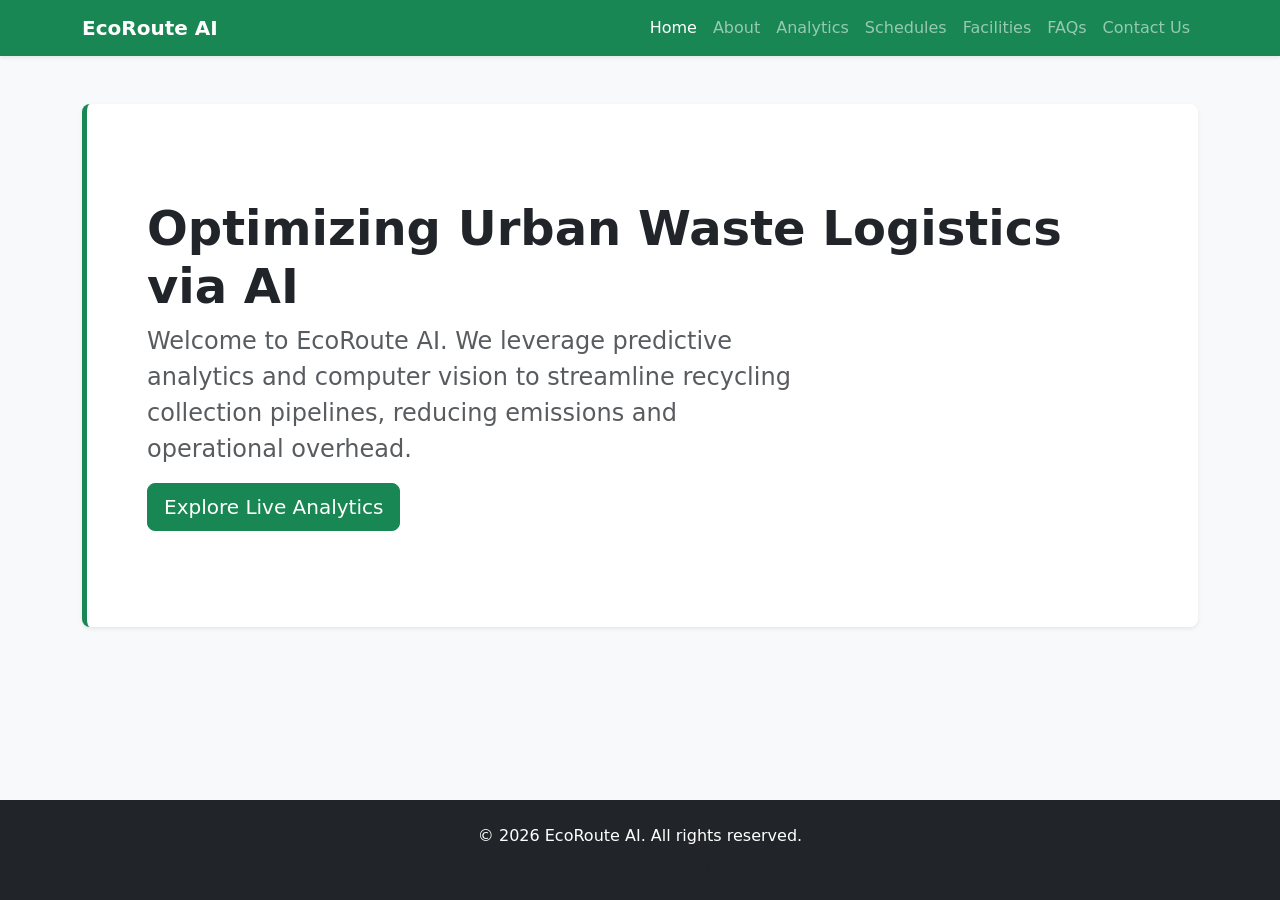
==== index.html @ 6925991d "Added Contact Page" ====
<!DOCTYPE html>
<html lang="en">
<head>
    <meta charset="UTF-8">
    <meta name="viewport" content="width=device-width, initial-scale=1.0">
    <title>EcoRoute AI - Smart Waste Logistics</title>
    <link href="https://cdn.jsdelivr.net/npm/bootstrap@5.3.3/dist/css/bootstrap.min.css" rel="stylesheet">
    <link rel="stylesheet" href="css/style.css">
</head>
<body class="d-flex flex-column min-vh-100 bg-light">

    <nav class="navbar navbar-expand-lg navbar-dark bg-success shadow-sm">
        <div class="container">
            <a class="navbar-brand fw-bold" href="index.html"> EcoRoute AI</a>
            <button class="navbar-brand navbar-toggler" type="button" data-bs-toggle="collapse" data-bs-target="#mainNavbar" aria-controls="mainNavbar" aria-expanded="false" aria-label="Toggle navigation">
                <span class="navbar-toggler-icon"></span>
            </button>
            <div class="collapse navbar-collapse" id="mainNavbar">
                <ul class="navbar-nav ms-auto mb-2 mb-lg-0">
                    <li class="nav-item"><a class="nav-link active" href="index.html">Home</a></li>
                    <li class="nav-item"><a class="nav-link" href="about.html">About</a></li>
                    <li class="nav-item"><a class="nav-link" href="dashboard.html">Analytics</a></li>
                    <li class="nav-item"><a class="nav-link" href="schedule.html">Schedules</a></li>
                    <li class="nav-item"><a class="nav-link" href="gallery.html">Facilities</a></li>
                    <li class="nav-item"><a class="nav-link" href="faq.html">FAQs</a></li>
                    <li class="nav-item"><a class="nav-link" href="contact.html">Contact Us</a></li>
                </ul>
            </div>
        </div>
    </nav>

    <main class="container my-5 flex-grow-1">
        <div class="p-5 mb-4 bg-white rounded-3 shadow-sm border-start border-success border-5">
            <div class="container-fluid py-5">
                <h1 class="display-5 fw-bold text-dark">Optimizing Urban Waste Logistics via AI</h1>
                <p class="col-md-8 fs-4 text-muted">Welcome to EcoRoute AI. We leverage predictive analytics and computer vision to streamline recycling collection pipelines, reducing emissions and operational overhead.</p>
                <button class="btn btn-success btn-lg" type="button">Explore Live Analytics</button>
            </div>
        </div>
    </main>

    <footer class="bg-dark text-white text-center py-4 mt-auto">
        <div class="container">
            <p class="mb-1">&copy; 2026 EcoRoute AI. All rights reserved.</p>
            <small class="text-muted">Developed for Web Application Development Assessment.</small>
        </div>
    </footer>

    <script src="https://cdn.jsdelivr.net/npm/bootstrap@5.3.3/dist/js/bootstrap.bundle.min.js"></script>
    <script src="js/main.js"></script>
</body>
</html>
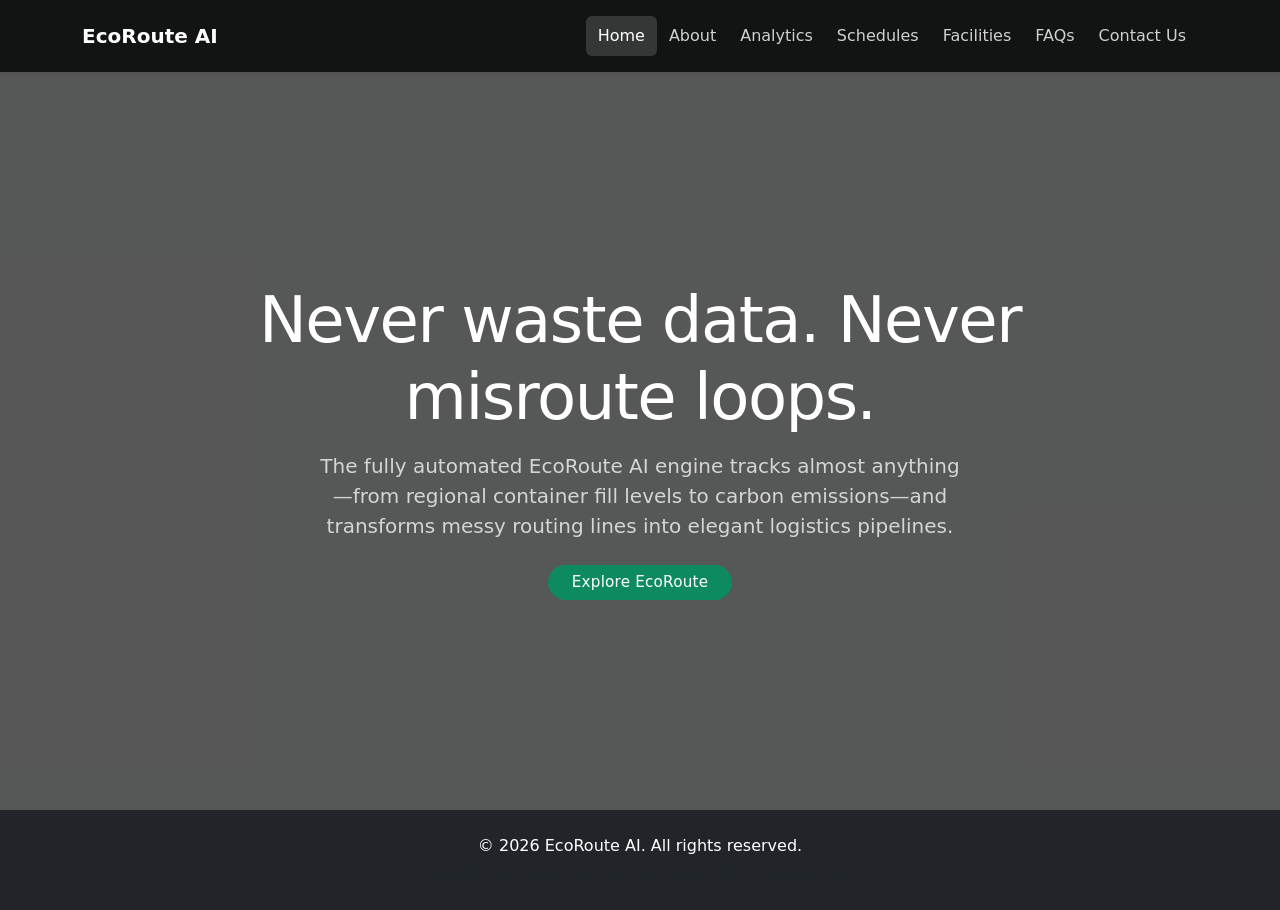
==== commit 51d9f34f: "Added main.js" ====
--- a/index.html
+++ b/index.html
@@ -9,10 +9,10 @@
 </head>
 <body class="d-flex flex-column min-vh-100 bg-light">
 
-    <nav class="navbar navbar-expand-lg navbar-dark bg-success shadow-sm">
+    <nav class="navbar navbar-expand-lg navbar-dark shadow-sm">
         <div class="container">
-            <a class="navbar-brand fw-bold" href="index.html"> EcoRoute AI</a>
-            <button class="navbar-brand navbar-toggler" type="button" data-bs-toggle="collapse" data-bs-target="#mainNavbar" aria-controls="mainNavbar" aria-expanded="false" aria-label="Toggle navigation">
+            <a class="navbar-brand fw-bold" href="index.html">EcoRoute AI</a>
+            <button class="navbar-toggler" type="button" data-bs-toggle="collapse" data-bs-target="#mainNavbar" aria-controls="mainNavbar" aria-expanded="false" aria-label="Toggle navigation">
                 <span class="navbar-toggler-icon"></span>
             </button>
             <div class="collapse navbar-collapse" id="mainNavbar">
@@ -29,12 +29,22 @@
         </div>
     </nav>
 
-    <main class="container my-5 flex-grow-1">
-        <div class="p-5 mb-4 bg-white rounded-3 shadow-sm border-start border-success border-5">
-            <div class="container-fluid py-5">
-                <h1 class="display-5 fw-bold text-dark">Optimizing Urban Waste Logistics via AI</h1>
-                <p class="col-md-8 fs-4 text-muted">Welcome to EcoRoute AI. We leverage predictive analytics and computer vision to streamline recycling collection pipelines, reducing emissions and operational overhead.</p>
-                <button class="btn btn-success btn-lg" type="button">Explore Live Analytics</button>
+    <main class="hero-section d-flex align-items-center justify-content-center text-center flex-grow-1">
+        <div class="hero-overlay"></div>
+        
+        <div class="container hero-content text-white position-relative">
+            <div class="row justify-content-center">
+                <div class="col-lg-10">
+                    <h1 class="display-3 fw-medium mb-3 tracking-tight">Never waste data. Never misroute loops.</h1>
+                    
+                    <p class="mx-auto fs-5 opacity-75 mb-4 max-w-xl">
+                        The fully automated EcoRoute AI engine tracks almost anything—from regional container fill levels to carbon emissions—and transforms messy routing lines into elegant logistics pipelines.
+                    </p>
+                    
+                    <a href="dashboard.html" class="btn btn-emerald rounded-pill px-4 py-2.5 fw-medium text-white transition-all">
+                        Explore EcoRoute
+                    </a>
+                </div>
             </div>
         </div>
     </main>
--- a/css/style.css
+++ b/css/style.css
@@ -0,0 +1,68 @@
+.body {
+    font-family: -apple-system, BlinkMacSystemFont, "Segoe UI", Roboto, sans-serif;
+    overflow-x: hidden;
+}
+.navbar {
+    background-color: #111412 !important; 
+    padding: 1rem 0;
+}
+.navbar-nav .nav-link {
+    font-weight: 500;
+    color: rgba(255, 255, 255, 0.8) !important;
+    padding-left: 0.75rem !important;
+    padding-right: 0.75rem !important;
+    transition: all 0.2s ease-in-out;
+}
+.navbar-nav .nav-link:hover {
+    color: #ffffff !important;
+}
+.navbar-nav .nav-link.active {
+    color: #ffffff !important;
+    background-color: rgba(255, 255, 255, 0.15);
+    border-radius: 6px;
+}
+.hero-section {
+    position: relative;
+    min-height: 82vh;
+    background-size: cover;
+}
+.hero-overlay {
+    position: absolute;
+    top: 0;
+    left: 0;
+    width: 100%;
+    height: 100%;
+    background: rgba(0, 0, 0, 0.65);
+    z-index: 1;
+}
+.hero-content {
+    z-index: 2;
+}
+.tracking-tight {
+    letter-spacing: -1.5px;
+}
+
+.max-w-xl {
+    max-width: 650px;
+}
+.btn-emerald {
+    background-color: #0d8a5f;
+    border: none;
+    font-size: 0.95rem;
+    letter-spacing: 0.2px;
+}
+.btn-emerald:hover {
+    background-color: #0a6b4a;
+    transform: translateY(-1px);
+}
+@media (max-width: 991px) {
+    .navbar-collapse {
+        background-color: #111412;
+        border-radius: 6px;
+        margin-top: 0.5rem;
+        padding: 0.75rem;
+    }
+    .navbar-nav .nav-link {
+        padding: 0.6rem 1rem !important;
+    }
+}
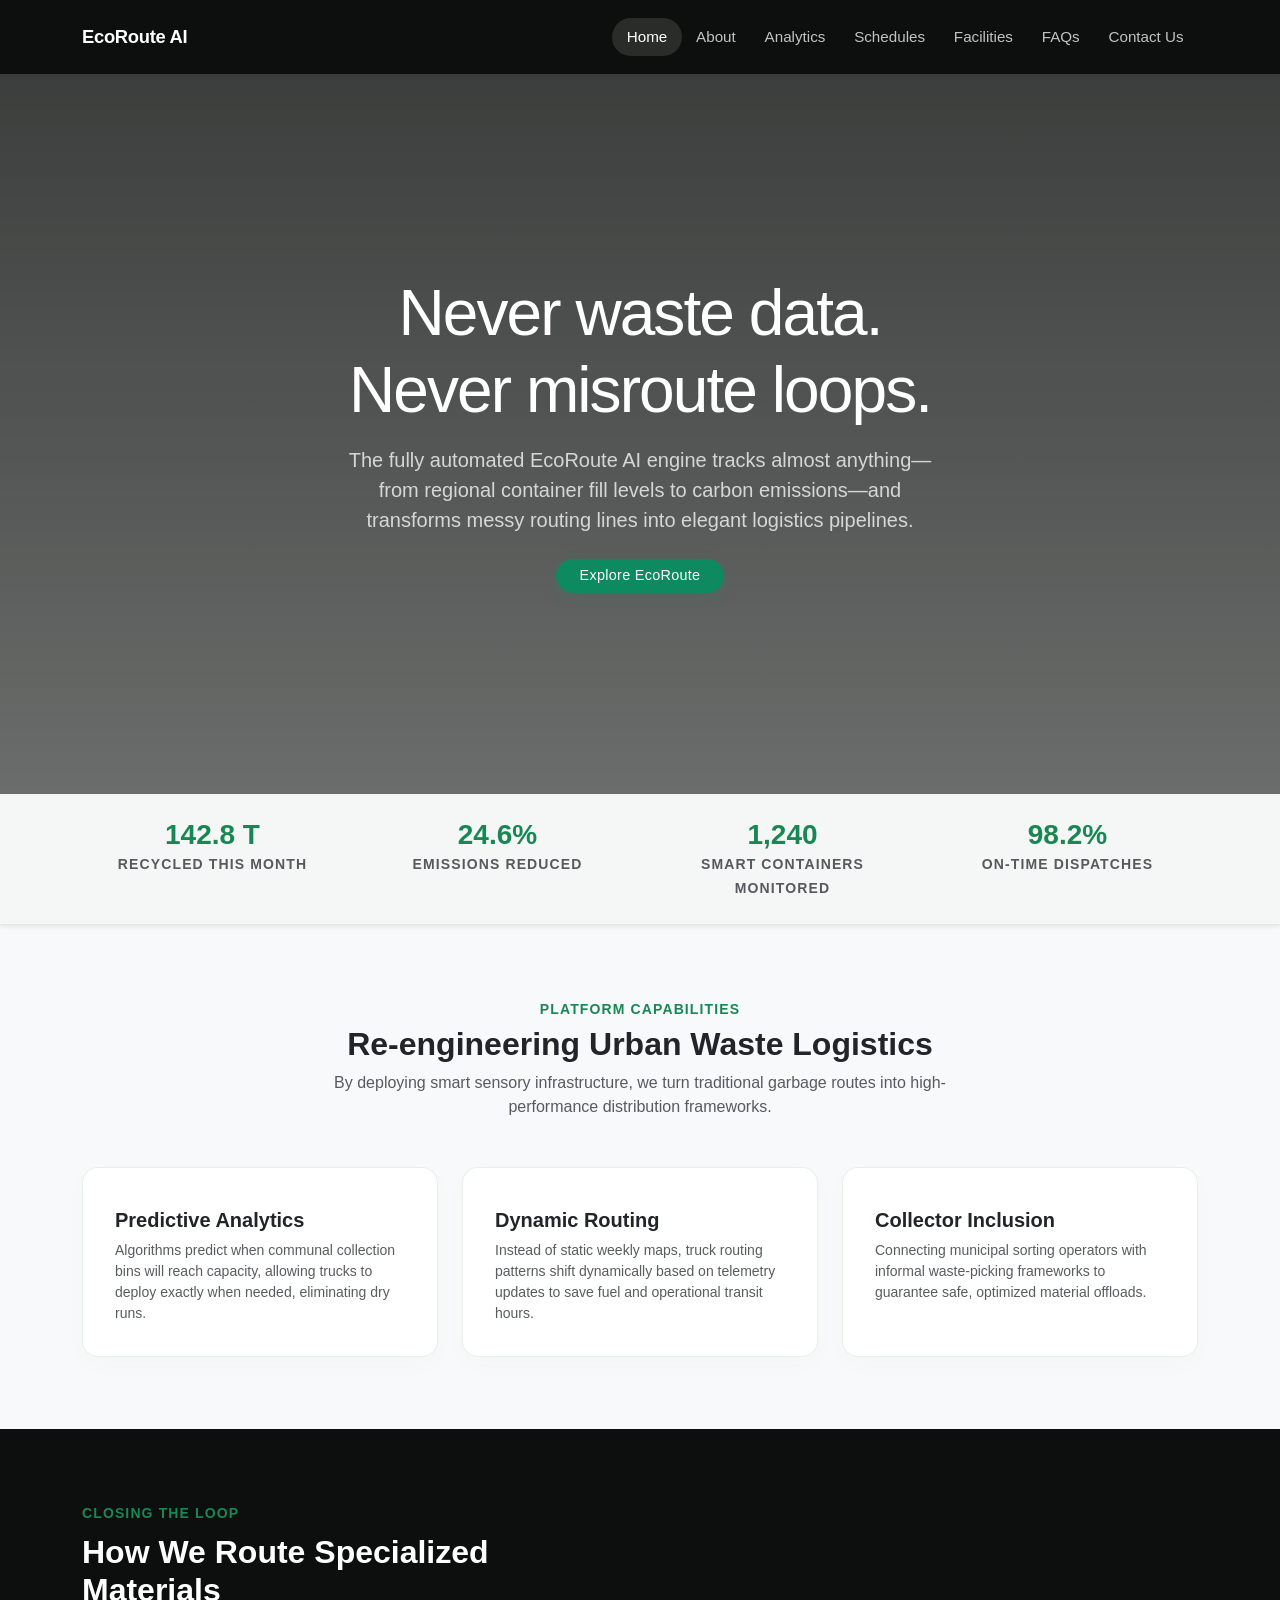
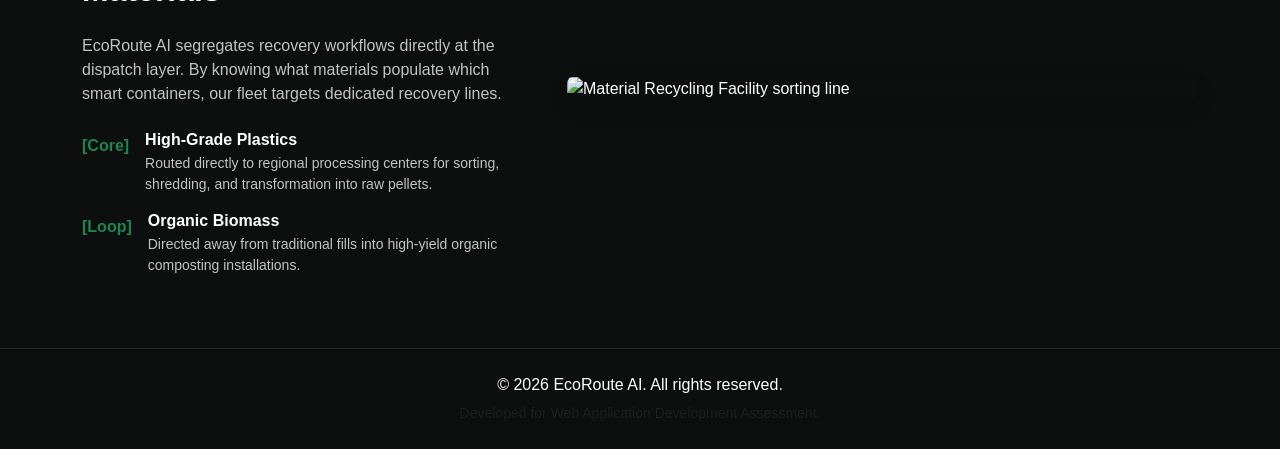
==== commit e30ad5bf: "Added more styling in CSS and updated the home page" ====
--- a/index.html
+++ b/index.html
@@ -4,11 +4,14 @@
     <meta charset="UTF-8">
     <meta name="viewport" content="width=device-width, initial-scale=1.0">
     <title>EcoRoute AI - Smart Waste Logistics</title>
+    <!-- Bootstrap 5 CSS CDN -->
     <link href="https://cdn.jsdelivr.net/npm/bootstrap@5.3.3/dist/css/bootstrap.min.css" rel="stylesheet">
+    <!-- Custom Theme Stylesheet -->
     <link rel="stylesheet" href="css/style.css">
 </head>
 <body class="d-flex flex-column min-vh-100 bg-light">
 
+    <!-- Responsive Navigation Bar -->
     <nav class="navbar navbar-expand-lg navbar-dark shadow-sm">
         <div class="container">
             <a class="navbar-brand fw-bold" href="index.html">EcoRoute AI</a>
@@ -29,34 +32,128 @@
         </div>
     </nav>
 
-    <main class="hero-section d-flex align-items-center justify-content-center text-center flex-grow-1">
-        <div class="hero-overlay"></div>
-        
-        <div class="container hero-content text-white position-relative">
-            <div class="row justify-content-center">
-                <div class="col-lg-10">
-                    <h1 class="display-3 fw-medium mb-3 tracking-tight">Never waste data. Never misroute loops.</h1>
-                    
-                    <p class="mx-auto fs-5 opacity-75 mb-4 max-w-xl">
-                        The fully automated EcoRoute AI engine tracks almost anything—from regional container fill levels to carbon emissions—and transforms messy routing lines into elegant logistics pipelines.
-                    </p>
-                    
-                    <a href="dashboard.html" class="btn btn-emerald rounded-pill px-4 py-2.5 fw-medium text-white transition-all">
-                        Explore EcoRoute
-                    </a>
+    <!-- Main Content Wrapper -->
+    <main class="flex-grow-1">
+
+        <!-- 1. Full-Width Immersive Hero Section -->
+        <section class="hero-section d-flex align-items-center justify-content-center text-center">
+            <div class="hero-overlay"></div>
+            <div class="container hero-content text-white position-relative">
+                <div class="row justify-content-center">
+                    <div class="col-lg-10">
+                        <h1 class="display-3 fw-medium mb-3 tracking-tight">Never waste data. <br>Never misroute loops.</h1>
+                        <p class="mx-auto fs-5 opacity-75 mb-4 max-w-xl">
+                            The fully automated EcoRoute AI engine tracks almost anything—from regional container fill levels to carbon emissions—and transforms messy routing lines into elegant logistics pipelines.
+                        </p>
+                        <a href="dashboard.html" class="btn btn-emerald rounded-pill px-4 py-2.5 fw-medium text-white transition-all">
+                            Explore EcoRoute
+                        </a>
+                    </div>
                 </div>
             </div>
-        </div>
+        </section>
+
+        <!-- 2. Performance Metrics Dashboard Ribbon -->
+        <section class="bg-white py-4 shadow-sm border-bottom">
+            <div class="container">
+                <div class="row text-center g-4">
+                    <div class="col-6 col-md-3">
+                        <h3 class="fw-bold text-success mb-0">142.8 T</h3>
+                        <small class="text-muted text-uppercase fw-semibold tracking-wider">Recycled This Month</small>
+                    </div>
+                    <div class="col-6 col-md-3">
+                        <h3 class="fw-bold text-success mb-0">24.6%</h3>
+                        <small class="text-muted text-uppercase fw-semibold tracking-wider">Emissions Reduced</small>
+                    </div>
+                    <div class="col-6 col-md-3">
+                        <h3 class="fw-bold text-success mb-0">1,240</h3>
+                        <small class="text-muted text-uppercase fw-semibold tracking-wider">Smart Containers Monitored</small>
+                    </div>
+                    <div class="col-6 col-md-3">
+                        <h3 class="fw-bold text-success mb-0">98.2%</h3>
+                        <small class="text-muted text-uppercase fw-semibold tracking-wider">On-Time Dispatches</small>
+                    </div>
+                </div>
+            </div>
+        </section>
+
+        <!-- 3. What is EcoRoute AI (Core Features Grid) -->
+        <section class="container my-5 py-4">
+            <div class="text-center mb-5">
+                <span class="text-success text-uppercase fw-bold tracking-wider small">Platform Capabilities</span>
+                <h2 class="fw-bold text-dark mt-1">Re-engineering Urban Waste Logistics</h2>
+                <p class="text-muted mx-auto max-w-xl">By deploying smart sensory infrastructure, we turn traditional garbage routes into high-performance distribution frameworks.</p>
+            </div>
+
+            <div class="row g-4">
+                <div class="col-md-4">
+                    <div class="custom-card p-4 h-100">
+                        <h5 class="fw-bold text-dark mt-2">Predictive Analytics</h5>
+                        <p class="text-muted small mb-0">Algorithms predict when communal collection bins will reach capacity, allowing trucks to deploy exactly when needed, eliminating dry runs.</p>
+                    </div>
+                </div>
+                <div class="col-md-4">
+                    <div class="custom-card p-4 h-100">
+                        <h5 class="fw-bold text-dark mt-2">Dynamic Routing</h5>
+                        <p class="text-muted small mb-0">Instead of static weekly maps, truck routing patterns shift dynamically based on telemetry updates to save fuel and operational transit hours.</p>
+                    </div>
+                </div>
+                <div class="col-md-4">
+                    <div class="custom-card p-4 h-100">
+                        <h5 class="fw-bold text-dark mt-2">Collector Inclusion</h5>
+                        <p class="text-muted small mb-0">Connecting municipal sorting operators with informal waste-picking frameworks to guarantee safe, optimized material offloads.</p>
+                    </div>
+                </div>
+            </div>
+        </section>
+
+        <!-- 4. Material Recovery & Recycling Pipelines -->
+        <section class="bg-dark text-white py-5">
+            <div class="container my-4">
+                <div class="row align-items-center g-5">
+                    <div class="col-lg-5">
+                        <span class="text-success text-uppercase fw-bold tracking-wider small">Closing the Loop</span>
+                        <h2 class="fw-bold mt-2 text-white">How We Route Specialized Materials</h2>
+                        <p class="opacity-75 my-4">
+                            EcoRoute AI segregates recovery workflows directly at the dispatch layer. By knowing what materials populate which smart containers, our fleet targets dedicated recovery lines.
+                        </p>
+                        <div class="d-flex align-items-start mb-3">
+                            <div class="text-success fw-bold me-3 mt-1">[Core]</div>
+                            <div>
+                                <h6 class="fw-bold text-white mb-1">High-Grade Plastics</h6>
+                                <p class="opacity-75 small mb-0">Routed directly to regional processing centers for sorting, shredding, and transformation into raw pellets.</p>
+                            </div>
+                        </div>
+                        <div class="d-flex align-items-start">
+                            <div class="text-success fw-bold me-3 mt-1">[Loop]</div>
+                            <div>
+                                <h6 class="fw-bold text-white mb-1">Organic Biomass</h6>
+                                <p class="opacity-75 small mb-0">Directed away from traditional fills into high-yield organic composting installations.</p>
+                            </div>
+                        </div>
+                    </div>
+                    <div class="col-lg-7">
+                        <div class="position-relative overflow-hidden rounded-3 shadow">
+                            <img src="https://images.unsplash.com/photo-1611284446314-60a58ac0deb9?q=80&w=800" class="img-fluid w-100" alt="Material Recycling Facility sorting line" style="max-height: 400px; object-fit: cover;">
+                        </div>
+                    </div>
+                </div>
+            </div>
+        </section>
+
     </main>
 
-    <footer class="bg-dark text-white text-center py-4 mt-auto">
+    <!-- Unified Visual Footer -->
+    <footer class="bg-dark text-white text-center py-4 mt-auto border-top border-secondary border-opacity-25">
         <div class="container">
             <p class="mb-1">&copy; 2026 EcoRoute AI. All rights reserved.</p>
             <small class="text-muted">Developed for Web Application Development Assessment.</small>
         </div>
     </footer>
 
+    <!-- Bootstrap 5 Bundle with Popper JS -->
     <script src="https://cdn.jsdelivr.net/npm/bootstrap@5.3.3/dist/js/bootstrap.bundle.min.js"></script>
+    <!-- Custom Theme Script -->
     <script src="js/main.js"></script>
 </body>
 </html>
--- a/css/style.css
+++ b/css/style.css
@@ -1,68 +1,133 @@
-.body {
-    font-family: -apple-system, BlinkMacSystemFont, "Segoe UI", Roboto, sans-serif;
+body {
+    font-family: -apple-system, BlinkMacSystemFont, "Segoe UI", Roboto, Helvetica, Arial, sans-serif;
+    background-color: #fcfdfc; 
+    color: #1a1e1b; 
     overflow-x: hidden;
+    -webkit-font-smoothing: antialiased;
 }
+
 .navbar {
-    background-color: #111412 !important; 
-    padding: 1rem 0;
+    background-color: #0c0f0d !important; 
+    padding: 1.1rem 0;
+    backdrop-filter: blur(8px);
 }
+
+.navbar-brand {
+    font-size: 1.15rem;
+    letter-spacing: -0.3px;
+    color: #ffffff !important;
+}
+
 .navbar-nav .nav-link {
     font-weight: 500;
-    color: rgba(255, 255, 255, 0.8) !important;
-    padding-left: 0.75rem !important;
-    padding-right: 0.75rem !important;
-    transition: all 0.2s ease-in-out;
+    font-size: 0.95rem;
+    color: rgba(255, 255, 255, 0.75) !important;
+    padding-left: 0.9rem !important;
+    padding-right: 0.9rem !important;
+    transition: color 0.2s ease-in-out, background-color 0.2s ease;
 }
+
 .navbar-nav .nav-link:hover {
     color: #ffffff !important;
 }
+
 .navbar-nav .nav-link.active {
     color: #ffffff !important;
-    background-color: rgba(255, 255, 255, 0.15);
-    border-radius: 6px;
+    background-color: rgba(255, 255, 255, 0.12);
+    border-radius: 20px; 
 }
+
 .hero-section {
     position: relative;
-    min-height: 82vh;
+    min-height: 80vh;
+    background: assets('images/recycle.jpg') no-repeat center center;
     background-size: cover;
 }
+
 .hero-overlay {
     position: absolute;
     top: 0;
     left: 0;
     width: 100%;
     height: 100%;
-    background: rgba(0, 0, 0, 0.65);
+    background: linear-gradient(180deg, rgba(12, 15, 13, 0.8) 0%, rgba(12, 15, 13, 0.6) 100%);
     z-index: 1;
 }
+
 .hero-content {
     z-index: 2;
 }
+
+.bg-white.py-4.shadow-sm {
+    background-color: #f4f7f5 !important; 
+    border-color: #e3ebd6 !important; 
+}
+
+.custom-card {
+    background: #ffffff;
+    border: 1px solid rgba(211, 225, 214, 0.5); 
+    border-radius: 16px;
+    padding: 2rem !important;
+    box-shadow: 0 8px 24px rgba(13, 138, 95, 0.02); 
+    transition: transform 0.3s cubic-bezier(0.16, 1, 0.3, 1), box-shadow 0.3s ease;
+}
+
+.custom-card:hover {
+    transform: translateY(-4px);
+    box-shadow: 0 12px 32px rgba(13, 138, 95, 0.06);
+    border-color: rgba(13, 138, 95, 0.25);
+}
+
+
+.bg-dark.text-white {
+    background-color: #0c0f0d !important; 
+}
+.btn-emerald {
+    background-color: #0d8a5f; 
+    border: none;
+    font-size: 0.9rem;
+    letter-spacing: 0.3px;
+    box-shadow: 0 4px 14px rgba(13, 138, 95, 0.2);
+    transition: all 0.25s cubic-bezier(0.16, 1, 0.3, 1);
+}
+
+.btn-emerald:hover {
+    background-color: #0a6b4a; 
+    box-shadow: 0 6px 20px rgba(10, 107, 74, 0.3);
+    transform: translateY(-2px);
+}
+
 .tracking-tight {
-    letter-spacing: -1.5px;
+    letter-spacing: -0.03em;
+}
+
+.tracking-wider {
+    letter-spacing: 0.08em;
 }
 
 .max-w-xl {
-    max-width: 650px;
+    max-width: 620px;
 }
-.btn-emerald {
-    background-color: #0d8a5f;
-    border: none;
-    font-size: 0.95rem;
-    letter-spacing: 0.2px;
-}
-.btn-emerald:hover {
-    background-color: #0a6b4a;
-    transform: translateY(-1px);
-}
-@media (max-width: 991px) {
+@media (max-width: 991.98px) {
     .navbar-collapse {
-        background-color: #111412;
-        border-radius: 6px;
-        margin-top: 0.5rem;
-        padding: 0.75rem;
+        background-color: #0c0f0d;
+        border: 1px solid rgba(255, 255, 255, 0.08);
+        border-radius: 12px;
+        margin-top: 0.75rem;
+        padding: 1rem;
     }
+    
     .navbar-nav .nav-link {
-        padding: 0.6rem 1rem !important;
+        padding: 0.75rem 1.2rem !important;
+        border-radius: 8px;
+    }
+
+    .navbar-nav .nav-link.active {
+        background-color: rgba(255, 255, 255, 0.08);
+        border-radius: 8px;
+    }
+    
+    .hero-section {
+        min-height: 70vh;
     }
 }
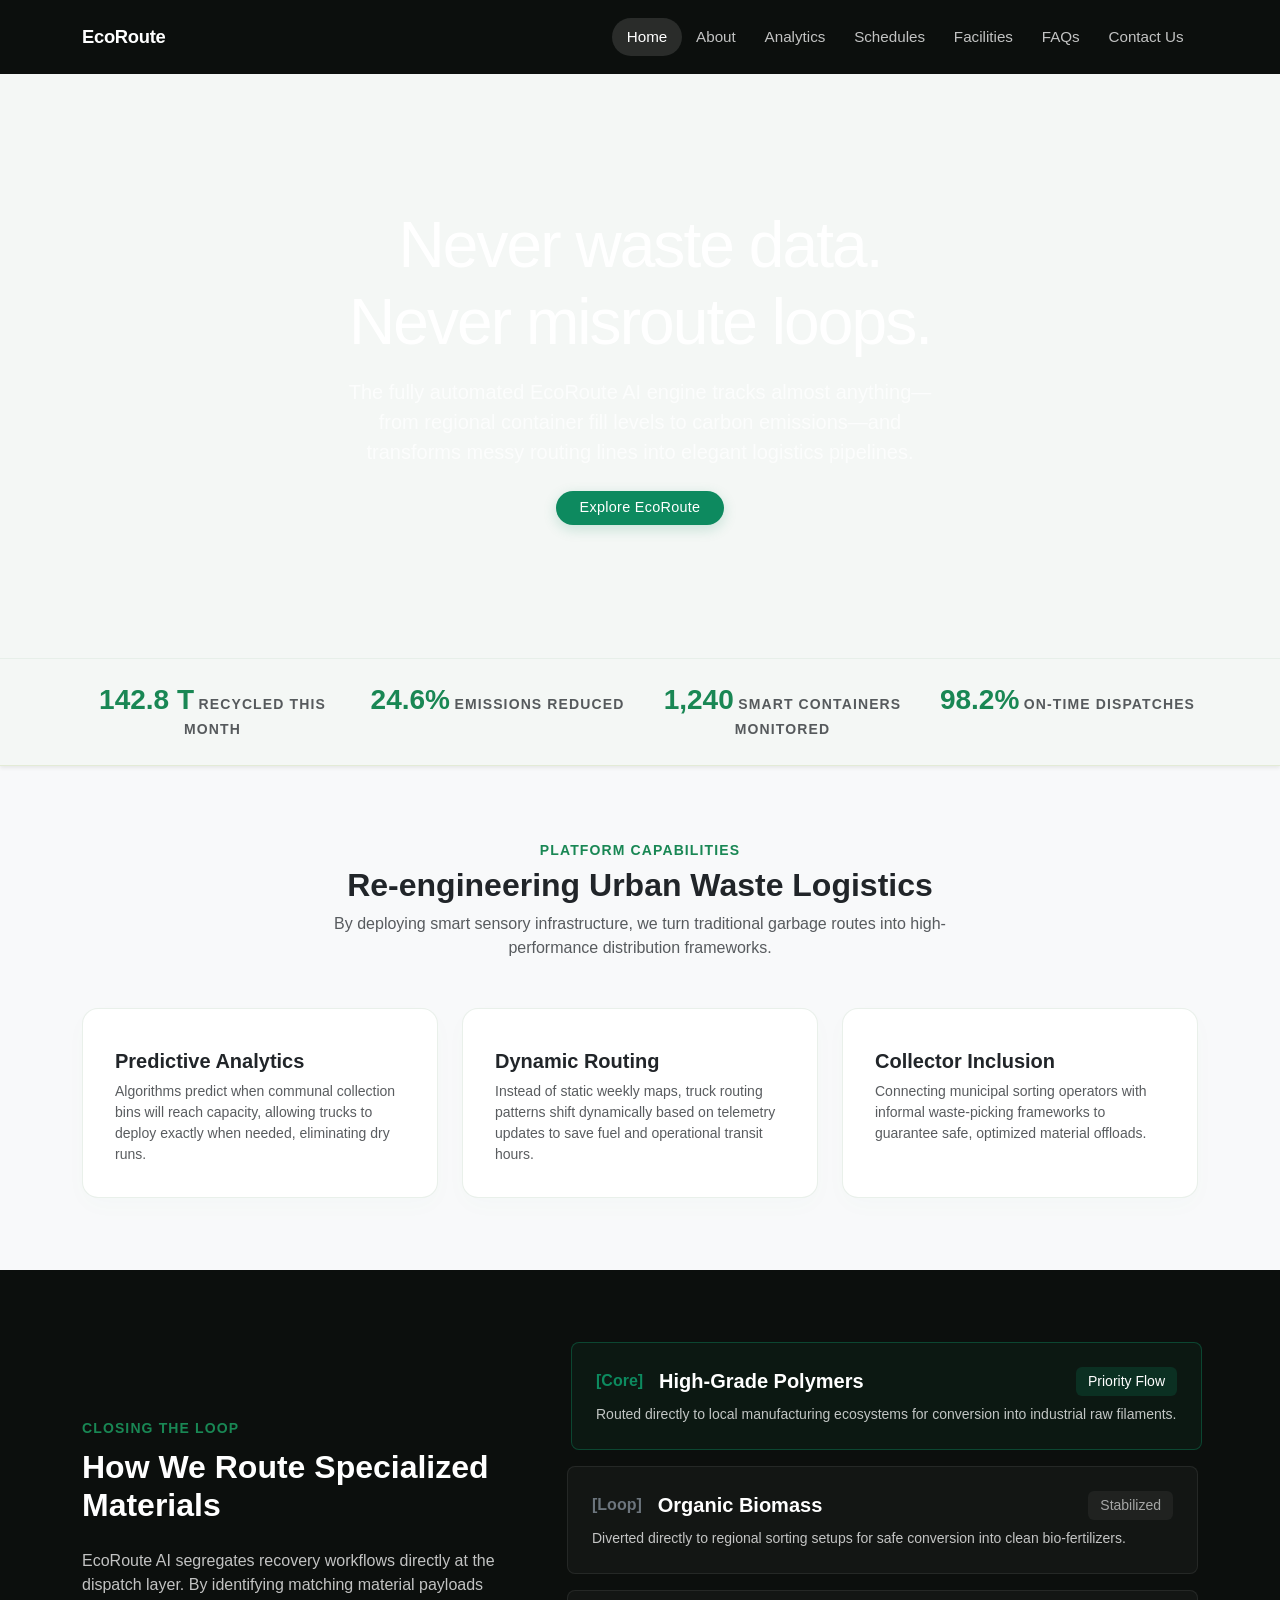
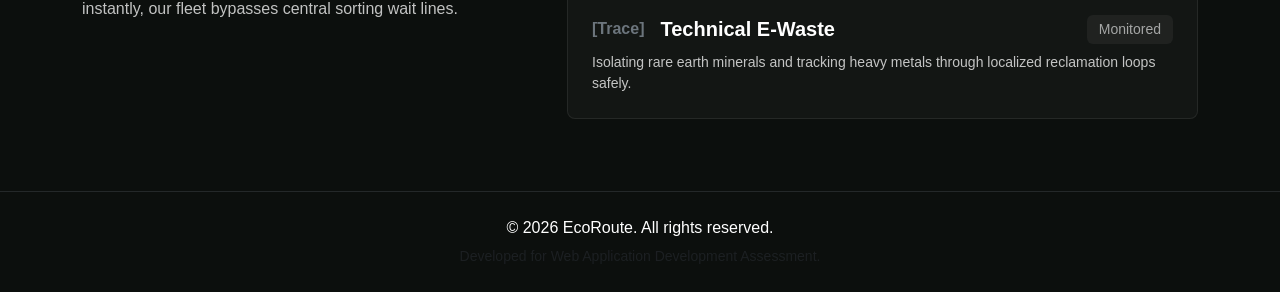
==== commit d05c686b: "Added more styling functionalities" ====
--- a/index.html
+++ b/index.html
@@ -3,18 +3,15 @@
 <head>
     <meta charset="UTF-8">
     <meta name="viewport" content="width=device-width, initial-scale=1.0">
-    <title>EcoRoute AI - Smart Waste Logistics</title>
-    <!-- Bootstrap 5 CSS CDN -->
+    <title>EcoRoute - Smart Waste Logistics</title>
     <link href="https://cdn.jsdelivr.net/npm/bootstrap@5.3.3/dist/css/bootstrap.min.css" rel="stylesheet">
-    <!-- Custom Theme Stylesheet -->
     <link rel="stylesheet" href="css/style.css">
 </head>
 <body class="d-flex flex-column min-vh-100 bg-light">
 
-    <!-- Responsive Navigation Bar -->
     <nav class="navbar navbar-expand-lg navbar-dark shadow-sm">
         <div class="container">
-            <a class="navbar-brand fw-bold" href="index.html">EcoRoute AI</a>
+            <a class="navbar-brand fw-bold" href="index.html">EcoRoute</a>
             <button class="navbar-toggler" type="button" data-bs-toggle="collapse" data-bs-target="#mainNavbar" aria-controls="mainNavbar" aria-expanded="false" aria-label="Toggle navigation">
                 <span class="navbar-toggler-icon"></span>
             </button>
@@ -32,15 +29,13 @@
         </div>
     </nav>
 
-    <!-- Main Content Wrapper -->
     <main class="flex-grow-1">
 
-        <!-- 1. Full-Width Immersive Hero Section -->
         <section class="hero-section d-flex align-items-center justify-content-center text-center">
             <div class="hero-overlay"></div>
             <div class="container hero-content text-white position-relative">
                 <div class="row justify-content-center">
-                    <div class="col-lg-10">
+                    <div class="col-lg-10 animate-fade-up">
                         <h1 class="display-3 fw-medium mb-3 tracking-tight">Never waste data. <br>Never misroute loops.</h1>
                         <p class="mx-auto fs-5 opacity-75 mb-4 max-w-xl">
                             The fully automated EcoRoute AI engine tracks almost anything—from regional container fill levels to carbon emissions—and transforms messy routing lines into elegant logistics pipelines.
@@ -53,31 +48,29 @@
             </div>
         </section>
 
-        <!-- 2. Performance Metrics Dashboard Ribbon -->
         <section class="bg-white py-4 shadow-sm border-bottom">
             <div class="container">
                 <div class="row text-center g-4">
                     <div class="col-6 col-md-3">
-                        <h3 class="fw-bold text-success mb-0">142.8 T</h3>
+                        <h3 class="fw-bold text-success mb-0 counter-stat">142.8 T</h3>
                         <small class="text-muted text-uppercase fw-semibold tracking-wider">Recycled This Month</small>
                     </div>
                     <div class="col-6 col-md-3">
-                        <h3 class="fw-bold text-success mb-0">24.6%</h3>
+                        <h3 class="fw-bold text-success mb-0 counter-stat">24.6%</h3>
                         <small class="text-muted text-uppercase fw-semibold tracking-wider">Emissions Reduced</small>
                     </div>
                     <div class="col-6 col-md-3">
-                        <h3 class="fw-bold text-success mb-0">1,240</h3>
+                        <h3 class="fw-bold text-success mb-0 counter-stat">1,240</h3>
                         <small class="text-muted text-uppercase fw-semibold tracking-wider">Smart Containers Monitored</small>
                     </div>
                     <div class="col-6 col-md-3">
-                        <h3 class="fw-bold text-success mb-0">98.2%</h3>
+                        <h3 class="fw-bold text-success mb-0 counter-stat">98.2%</h3>
                         <small class="text-muted text-uppercase fw-semibold tracking-wider">On-Time Dispatches</small>
                     </div>
                 </div>
             </div>
         </section>
 
-        <!-- 3. What is EcoRoute AI (Core Features Grid) -->
         <section class="container my-5 py-4">
             <div class="text-center mb-5">
                 <span class="text-success text-uppercase fw-bold tracking-wider small">Platform Capabilities</span>
@@ -87,19 +80,19 @@
 
             <div class="row g-4">
                 <div class="col-md-4">
-                    <div class="custom-card p-4 h-100">
+                    <div class="custom-card p-4 h-100 feature-hover">
                         <h5 class="fw-bold text-dark mt-2">Predictive Analytics</h5>
                         <p class="text-muted small mb-0">Algorithms predict when communal collection bins will reach capacity, allowing trucks to deploy exactly when needed, eliminating dry runs.</p>
                     </div>
                 </div>
                 <div class="col-md-4">
-                    <div class="custom-card p-4 h-100">
+                    <div class="custom-card p-4 h-100 feature-hover">
                         <h5 class="fw-bold text-dark mt-2">Dynamic Routing</h5>
                         <p class="text-muted small mb-0">Instead of static weekly maps, truck routing patterns shift dynamically based on telemetry updates to save fuel and operational transit hours.</p>
                     </div>
                 </div>
                 <div class="col-md-4">
-                    <div class="custom-card p-4 h-100">
+                    <div class="custom-card p-4 h-100 feature-hover">
                         <h5 class="fw-bold text-dark mt-2">Collector Inclusion</h5>
                         <p class="text-muted small mb-0">Connecting municipal sorting operators with informal waste-picking frameworks to guarantee safe, optimized material offloads.</p>
                     </div>
@@ -107,34 +100,53 @@
             </div>
         </section>
 
-        <!-- 4. Material Recovery & Recycling Pipelines -->
-        <section class="bg-dark text-white py-5">
-            <div class="container my-4">
+        <section class="bg-dark text-white py-5 overflow-hidden position-relative">
+            <div class="container my-4 position-relative z-2">
                 <div class="row align-items-center g-5">
                     <div class="col-lg-5">
                         <span class="text-success text-uppercase fw-bold tracking-wider small">Closing the Loop</span>
                         <h2 class="fw-bold mt-2 text-white">How We Route Specialized Materials</h2>
                         <p class="opacity-75 my-4">
-                            EcoRoute AI segregates recovery workflows directly at the dispatch layer. By knowing what materials populate which smart containers, our fleet targets dedicated recovery lines.
+                            EcoRoute AI segregates recovery workflows directly at the dispatch layer. By identifying matching material payloads instantly, our fleet bypasses central sorting wait lines.
                         </p>
-                        <div class="d-flex align-items-start mb-3">
-                            <div class="text-success fw-bold me-3 mt-1">[Core]</div>
-                            <div>
-                                <h6 class="fw-bold text-white mb-1">High-Grade Plastics</h6>
-                                <p class="opacity-75 small mb-0">Routed directly to regional processing centers for sorting, shredding, and transformation into raw pellets.</p>
+                    </div>
+                    
+                    <div class="col-lg-7">
+                        <div class="d-flex flex-column gap-3">
+                            
+                            <div class="pipeline-panel p-4 rounded-3 active-panel">
+                                <div class="d-flex align-items-center justify-content-between mb-2">
+                                    <div class="d-flex align-items-center gap-3">
+                                        <span class="panel-index fw-bold">[Core]</span>
+                                        <h5 class="fw-bold text-white mb-0">High-Grade Polymers</h5>
+                                    </div>
+                                    <span class="panel-status-tag small">Priority Flow</span>
+                                </div>
+                                <p class="opacity-75 small mb-0 panel-details">Routed directly to local manufacturing ecosystems for conversion into industrial raw filaments.</p>
                             </div>
-                        </div>
-                        <div class="d-flex align-items-start">
-                            <div class="text-success fw-bold me-3 mt-1">[Loop]</div>
-                            <div>
-                                <h6 class="fw-bold text-white mb-1">Organic Biomass</h6>
-                                <p class="opacity-75 small mb-0">Directed away from traditional fills into high-yield organic composting installations.</p>
+
+                            <div class="pipeline-panel p-4 rounded-3">
+                                <div class="d-flex align-items-center justify-content-between mb-2">
+                                    <div class="d-flex align-items-center gap-3">
+                                        <span class="panel-index fw-bold">[Loop]</span>
+                                        <h5 class="fw-bold text-white mb-0">Organic Biomass</h5>
+                                    </div>
+                                    <span class="panel-status-tag small">Stabilized</span>
+                                </div>
+                                <p class="opacity-75 small mb-0 panel-details">Diverted directly to regional sorting setups for safe conversion into clean bio-fertilizers.</p>
                             </div>
-                        </div>
-                    </div>
-                    <div class="col-lg-7">
-                        <div class="position-relative overflow-hidden rounded-3 shadow">
-                            <img src="https://images.unsplash.com/photo-1611284446314-60a58ac0deb9?q=80&w=800" class="img-fluid w-100" alt="Material Recycling Facility sorting line" style="max-height: 400px; object-fit: cover;">
+
+                            <div class="pipeline-panel p-4 rounded-3">
+                                <div class="d-flex align-items-center justify-content-between mb-2">
+                                    <div class="d-flex align-items-center gap-3">
+                                        <span class="panel-index fw-bold">[Trace]</span>
+                                        <h5 class="fw-bold text-white mb-0">Technical E-Waste</h5>
+                                    </div>
+                                    <span class="panel-status-tag small">Monitored</span>
+                                </div>
+                                <p class="opacity-75 small mb-0 panel-details">Isolating rare earth minerals and tracking heavy metals through localized reclamation loops safely.</p>
+                            </div>
+
                         </div>
                     </div>
                 </div>
@@ -143,17 +155,14 @@
 
     </main>
 
-    <!-- Unified Visual Footer -->
     <footer class="bg-dark text-white text-center py-4 mt-auto border-top border-secondary border-opacity-25">
         <div class="container">
-            <p class="mb-1">&copy; 2026 EcoRoute AI. All rights reserved.</p>
+            <p class="mb-1">&copy; 2026 EcoRoute. All rights reserved.</p>
             <small class="text-muted">Developed for Web Application Development Assessment.</small>
         </div>
     </footer>
 
-    <!-- Bootstrap 5 Bundle with Popper JS -->
     <script src="https://cdn.jsdelivr.net/npm/bootstrap@5.3.3/dist/js/bootstrap.bundle.min.js"></script>
-    <!-- Custom Theme Script -->
     <script src="js/main.js"></script>
 </body>
 </html>
--- a/css/style.css
+++ b/css/style.css
@@ -39,19 +39,14 @@
 
 .hero-section {
     position: relative;
-    min-height: 80vh;
-    background: assets('images/recycle.jpg') no-repeat center center;
-    background-size: cover;
+    min-height: 65vh;
+    background-color: #f4f7f5;
+    border-bottom: 1px solid rgba(211, 225, 214, 0.4);
+    padding: 6rem 0;
 }
 
 .hero-overlay {
-    position: absolute;
-    top: 0;
-    left: 0;
-    width: 100%;
-    height: 100%;
-    background: linear-gradient(180deg, rgba(12, 15, 13, 0.8) 0%, rgba(12, 15, 13, 0.6) 100%);
-    z-index: 1;
+    display: none;
 }
 
 .hero-content {
@@ -78,10 +73,10 @@
     border-color: rgba(13, 138, 95, 0.25);
 }
 
-
 .bg-dark.text-white {
     background-color: #0c0f0d !important; 
 }
+
 .btn-emerald {
     background-color: #0d8a5f; 
     border: none;
@@ -108,6 +103,78 @@
 .max-w-xl {
     max-width: 620px;
 }
+
+@keyframes fadeUpIn {
+    from {
+        opacity: 0;
+        transform: translateY(20px);
+    }
+    to {
+        opacity: 1;
+        transform: translateY(0);
+    }
+}
+
+.animate-fade-up {
+    animation: fadeUpIn 0.8s cubic-bezier(0.16, 1, 0.3, 1) both;
+}
+
+.feature-hover {
+    transition: transform 0.4s cubic-bezier(0.16, 1, 0.3, 1), 
+                box-shadow 0.4s cubic-bezier(0.16, 1, 0.3, 1), 
+                border-color 0.3s ease !important;
+}
+
+.feature-hover:hover {
+    transform: translateY(-6px) scale(1.01) !important;
+    box-shadow: 0 20px 38px rgba(13, 138, 95, 0.08) !important;
+    border-color: rgba(13, 138, 95, 0.35) !important;
+}
+
+.counter-stat {
+    transition: transform 0.3s cubic-bezier(0.175, 0.885, 0.32, 1.275);
+    display: inline-block;
+}
+
+.counter-stat:hover {
+    transform: scale(1.08);
+}
+
+.pipeline-panel {
+    background-color: rgba(255, 255, 255, 0.03);
+    border: 1px solid rgba(255, 255, 255, 0.08);
+    transition: all 0.4s cubic-bezier(0.16, 1, 0.3, 1);
+    cursor: pointer;
+}
+
+.panel-index {
+    color: #6c757d;
+    transition: color 0.3s ease;
+}
+
+.panel-status-tag {
+    background: rgba(255, 255, 255, 0.05);
+    color: rgba(255, 255, 255, 0.6);
+    padding: 0.25rem 0.75rem;
+    border-radius: 6px;
+    transition: all 0.3s ease;
+}
+
+.pipeline-panel:hover, .pipeline-panel.active-panel {
+    background-color: rgba(13, 138, 95, 0.08);
+    border-color: rgba(13, 138, 95, 0.4);
+    transform: translateX(4px);
+}
+
+.pipeline-panel:hover .panel-index, .pipeline-panel.active-panel .panel-index {
+    color: #0d8a5f;
+}
+
+.pipeline-panel:hover .panel-status-tag, .pipeline-panel.active-panel .panel-status-tag {
+    background: rgba(13, 138, 95, 0.2);
+    color: #ffffff;
+}
+
 @media (max-width: 991.98px) {
     .navbar-collapse {
         background-color: #0c0f0d;
@@ -128,6 +195,38 @@
     }
     
     .hero-section {
-        min-height: 70vh;
-    }
+        min-height: 50vh;
+        padding: 4rem 0;
+    }
+}
+
+.carousel-img {
+    height: 480px;
+    object-fit: cover;
+    filter: brightness(0.75); 
+}
+
+.backdrop-blur {
+    background: rgba(12, 15, 13, 0.7);
+    backdrop-filter: blur(10px);
+    border: 1px solid rgba(255, 255, 255, 0.1);
+}
+
+.card-img-wrapper {
+    width: 100%;
+    height: 240px; 
+    overflow: hidden;
+    position: relative;
+    background-color: #f0f0f0;
+}
+
+.gallery-grid-img {
+    width: 100%;
+    height: 100%;
+    object-fit: cover; 
+    transition: transform 0.5s cubic-bezier(0.16, 1, 0.3, 1);
+}
+
+.custom-card:hover .gallery-grid-img {
+    transform: scale(1.05); 
 }
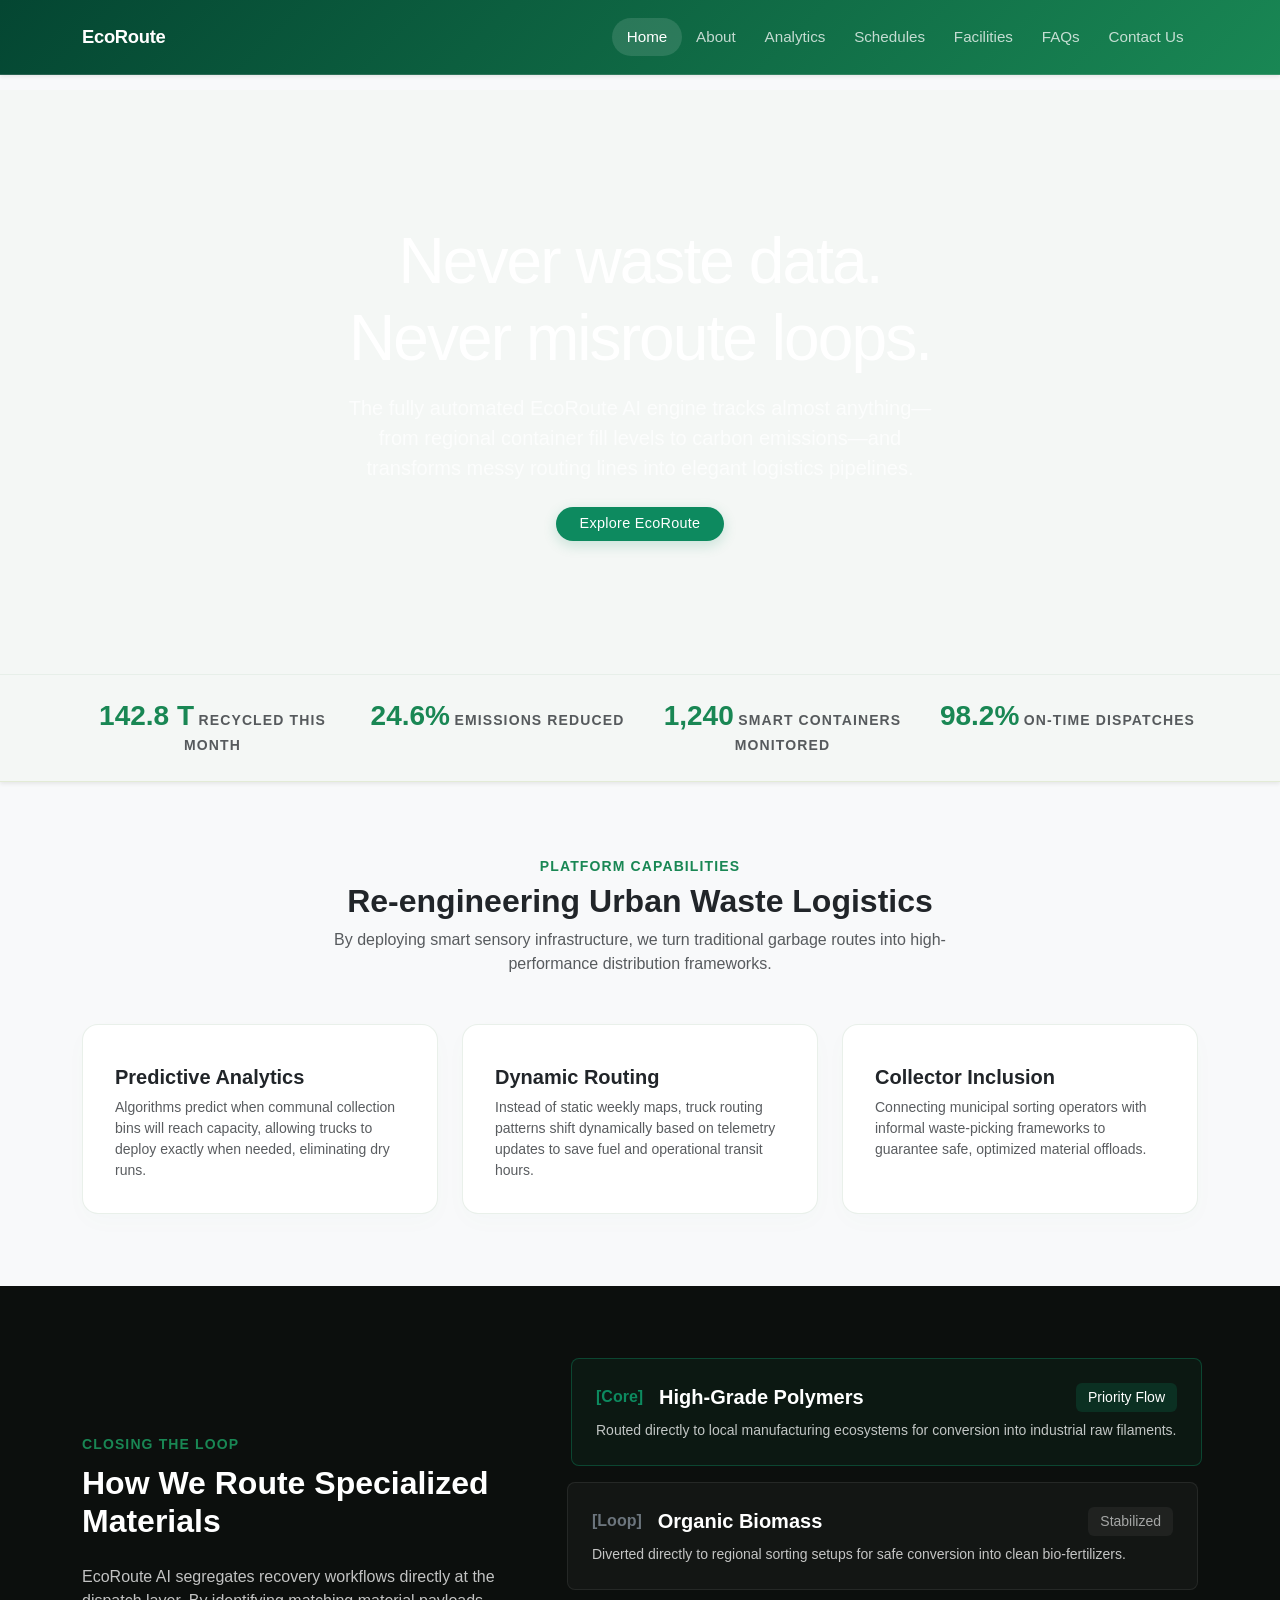
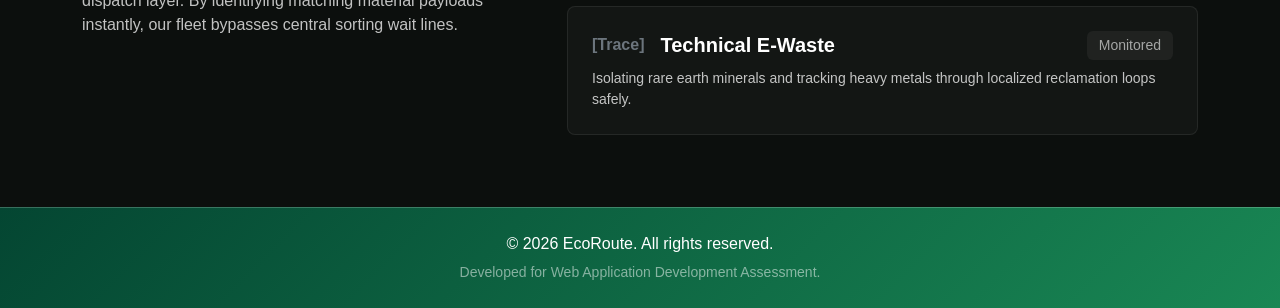
==== commit f1593c3d: "Made changes to the navbar and footer" ====
--- a/index.html
+++ b/index.html
@@ -9,7 +9,7 @@
 </head>
 <body class="d-flex flex-column min-vh-100 bg-light">
 
-    <nav class="navbar navbar-expand-lg navbar-dark shadow-sm">
+    <nav class="navbar navbar-expand-lg navbar-dark shadow-sm fixed-top">
         <div class="container">
             <a class="navbar-brand fw-bold" href="index.html">EcoRoute</a>
             <button class="navbar-toggler" type="button" data-bs-toggle="collapse" data-bs-target="#mainNavbar" aria-controls="mainNavbar" aria-expanded="false" aria-label="Toggle navigation">
@@ -155,12 +155,12 @@
 
     </main>
 
-    <footer class="bg-dark text-white text-center py-4 mt-auto border-top border-secondary border-opacity-25">
-        <div class="container">
-            <p class="mb-1">&copy; 2026 EcoRoute. All rights reserved.</p>
-            <small class="text-muted">Developed for Web Application Development Assessment.</small>
-        </div>
-    </footer>
+   <footer class="text-white text-center py-4 mt-auto">
+    <div class="container">
+        <p class="mb-1 fw-medium">&copy; 2026 EcoRoute. All rights reserved.</p>
+        <small class="text-white-50">Developed for Web Application Development Assessment.</small>
+    </div>
+</footer>
 
     <script src="https://cdn.jsdelivr.net/npm/bootstrap@5.3.3/dist/js/bootstrap.bundle.min.js"></script>
     <script src="js/main.js"></script>
--- a/css/style.css
+++ b/css/style.css
@@ -4,12 +4,25 @@
     color: #1a1e1b; 
     overflow-x: hidden;
     -webkit-font-smoothing: antialiased;
+    padding-top: 90px;
 }
 
 .navbar {
-    background-color: #0c0f0d !important; 
+    position: fixed;
+    top: 0;
+    right: 0;
+    left: 0;
+    z-index: 1030;
+    background: linear-gradient(135deg, #044632 0%, #198754 100%) !important;
     padding: 1.1rem 0;
     backdrop-filter: blur(8px);
+    border-bottom: 1px solid rgba(255, 255, 255, 0.15);
+    transition: padding 0.3s ease-in-out;
+}
+
+.navbar.navbar-shrink {
+    padding: 0.6rem 0;
+    box-shadow: 0 4px 12px rgba(0, 0, 0, 0.15) !important;
 }
 
 .navbar-brand {
@@ -177,8 +190,8 @@
 
 @media (max-width: 991.98px) {
     .navbar-collapse {
-        background-color: #0c0f0d;
-        border: 1px solid rgba(255, 255, 255, 0.08);
+        background: linear-gradient(135deg, #044632 0%, #198754 100%);
+        border: 1px solid rgba(255, 255, 255, 0.15);
         border-radius: 12px;
         margin-top: 0.75rem;
         padding: 1rem;
@@ -229,4 +242,9 @@
 
 .custom-card:hover .gallery-grid-img {
     transform: scale(1.05); 
+}
+
+footer {
+    background: linear-gradient(135deg, #044632 0%, #198754 100%) !important;
+    border-top: 1px solid rgba(255, 255, 255, 0.2);
 }
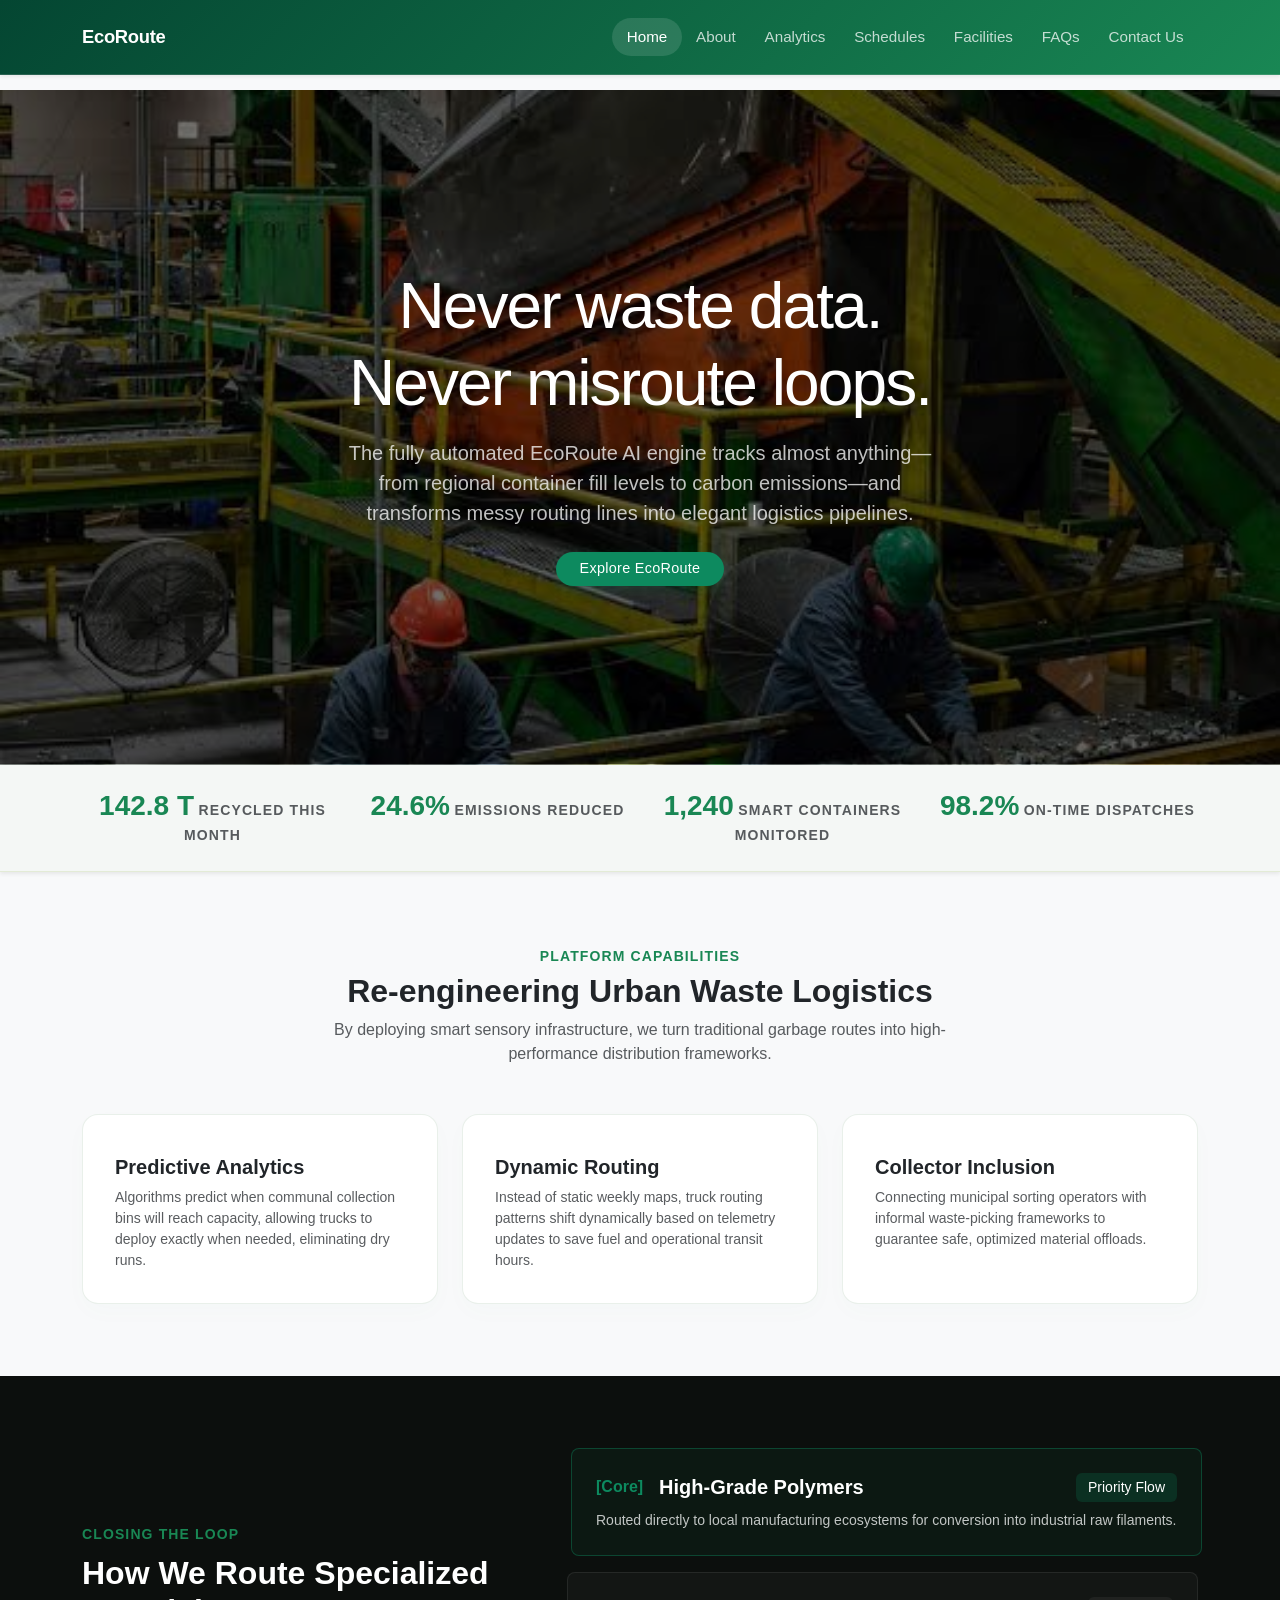
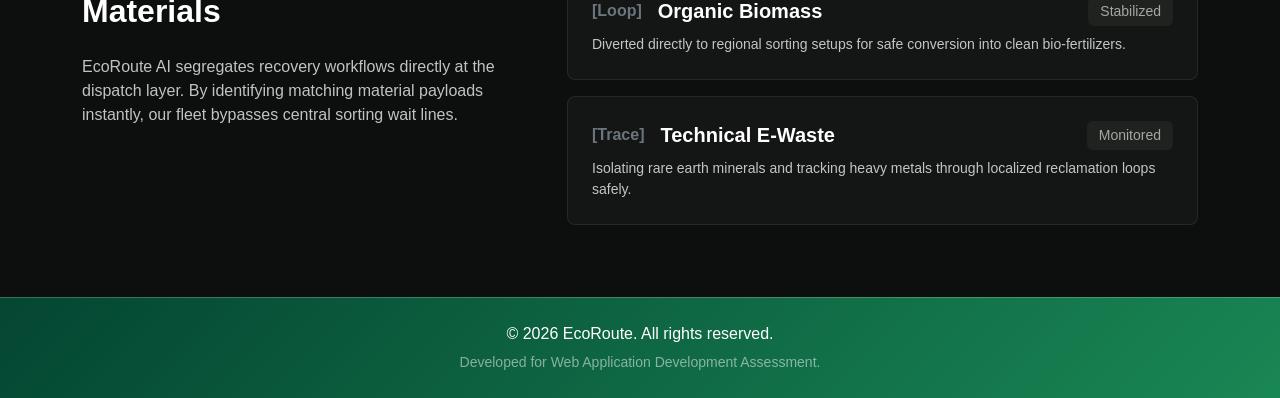
==== commit bc105bb5: "Modified the pages to ensure consistency" ====
--- a/index.html
+++ b/index.html
@@ -31,22 +31,22 @@
 
     <main class="flex-grow-1">
 
-        <section class="hero-section d-flex align-items-center justify-content-center text-center">
-            <div class="hero-overlay"></div>
-            <div class="container hero-content text-white position-relative">
-                <div class="row justify-content-center">
-                    <div class="col-lg-10 animate-fade-up">
-                        <h1 class="display-3 fw-medium mb-3 tracking-tight">Never waste data. <br>Never misroute loops.</h1>
-                        <p class="mx-auto fs-5 opacity-75 mb-4 max-w-xl">
-                            The fully automated EcoRoute AI engine tracks almost anything—from regional container fill levels to carbon emissions—and transforms messy routing lines into elegant logistics pipelines.
-                        </p>
-                        <a href="dashboard.html" class="btn btn-emerald rounded-pill px-4 py-2.5 fw-medium text-white transition-all">
-                            Explore EcoRoute
-                        </a>
-                    </div>
-                </div>
+<section class="hero-section d-flex align-items-center justify-content-center text-center" style="background-image: url('assets/image/ewaste.png');">
+    <div class="hero-overlay"></div>
+    <div class="container hero-content text-white position-relative">
+        <div class="row justify-content-center">
+            <div class="col-lg-10 animate-fade-up">
+                <h1 class="display-3 fw-medium mb-3 tracking-tight">Never waste data. <br>Never misroute loops.</h1>
+                <p class="mx-auto fs-5 opacity-75 mb-4 max-w-xl">
+                    The fully automated EcoRoute AI engine tracks almost anything—from regional container fill levels to carbon emissions—and transforms messy routing lines into elegant logistics pipelines.
+                </p>
+                <a href="dashboard.html" class="btn btn-emerald rounded-pill px-4 py-2.5 fw-medium text-white transition-all">
+                    Explore EcoRoute
+                </a>
             </div>
-        </section>
+        </div>
+    </div>
+</section>
 
         <section class="bg-white py-4 shadow-sm border-bottom">
             <div class="container">
--- a/css/style.css
+++ b/css/style.css
@@ -52,17 +52,27 @@
 
 .hero-section {
     position: relative;
-    min-height: 65vh;
-    background-color: #f4f7f5;
+    min-height: 75vh;
+    background-color: #111827; 
+    background-size: cover;
+    background-position: center;
+    background-repeat: no-repeat;
     border-bottom: 1px solid rgba(211, 225, 214, 0.4);
     padding: 6rem 0;
 }
 
 .hero-overlay {
-    display: none;
+    position: absolute;
+    top: 0;
+    left: 0;
+    width: 100%;
+    height: 100%;
+    background-color: rgba(0, 0, 0, 0.55); 
+    z-index: 1;
 }
 
 .hero-content {
+    position: relative;
     z-index: 2;
 }
 
@@ -75,9 +85,13 @@
     background: #ffffff;
     border: 1px solid rgba(211, 225, 214, 0.5); 
     border-radius: 16px;
-    padding: 2rem !important;
+    padding: 2rem !important; 
     box-shadow: 0 8px 24px rgba(13, 138, 95, 0.02); 
     transition: transform 0.3s cubic-bezier(0.16, 1, 0.3, 1), box-shadow 0.3s ease;
+}
+
+.custom-card.gallery-card {
+    padding: 0 !important;
 }
 
 .custom-card:hover {
@@ -188,6 +202,37 @@
     color: #ffffff;
 }
 
+.carousel-img {
+    height: 500px;
+    object-fit: cover;
+    filter: brightness(0.7); 
+}
+
+.backdrop-blur {
+    background: rgba(12, 15, 13, 0.65) !important;
+    backdrop-filter: blur(10px);
+    border: 1px solid rgba(255, 255, 255, 0.1);
+}
+
+.card-img-wrapper {
+    width: 100%;
+    height: 220px; 
+    overflow: hidden;
+    position: relative;
+    background-color: #f0f0f0;
+}
+
+.gallery-grid-img {
+    width: 100%;
+    height: 100%;
+    object-fit: cover; 
+    transition: transform 0.5s cubic-bezier(0.16, 1, 0.3, 1);
+}
+
+.custom-card:hover .gallery-grid-img {
+    transform: scale(1.05); 
+}
+
 @media (max-width: 991.98px) {
     .navbar-collapse {
         background: linear-gradient(135deg, #044632 0%, #198754 100%);
@@ -211,37 +256,10 @@
         min-height: 50vh;
         padding: 4rem 0;
     }
-}
-
-.carousel-img {
-    height: 480px;
-    object-fit: cover;
-    filter: brightness(0.75); 
-}
-
-.backdrop-blur {
-    background: rgba(12, 15, 13, 0.7);
-    backdrop-filter: blur(10px);
-    border: 1px solid rgba(255, 255, 255, 0.1);
-}
-
-.card-img-wrapper {
-    width: 100%;
-    height: 240px; 
-    overflow: hidden;
-    position: relative;
-    background-color: #f0f0f0;
-}
-
-.gallery-grid-img {
-    width: 100%;
-    height: 100%;
-    object-fit: cover; 
-    transition: transform 0.5s cubic-bezier(0.16, 1, 0.3, 1);
-}
-
-.custom-card:hover .gallery-grid-img {
-    transform: scale(1.05); 
+
+    .carousel-img {
+        height: 360px;
+    }
 }
 
 footer {
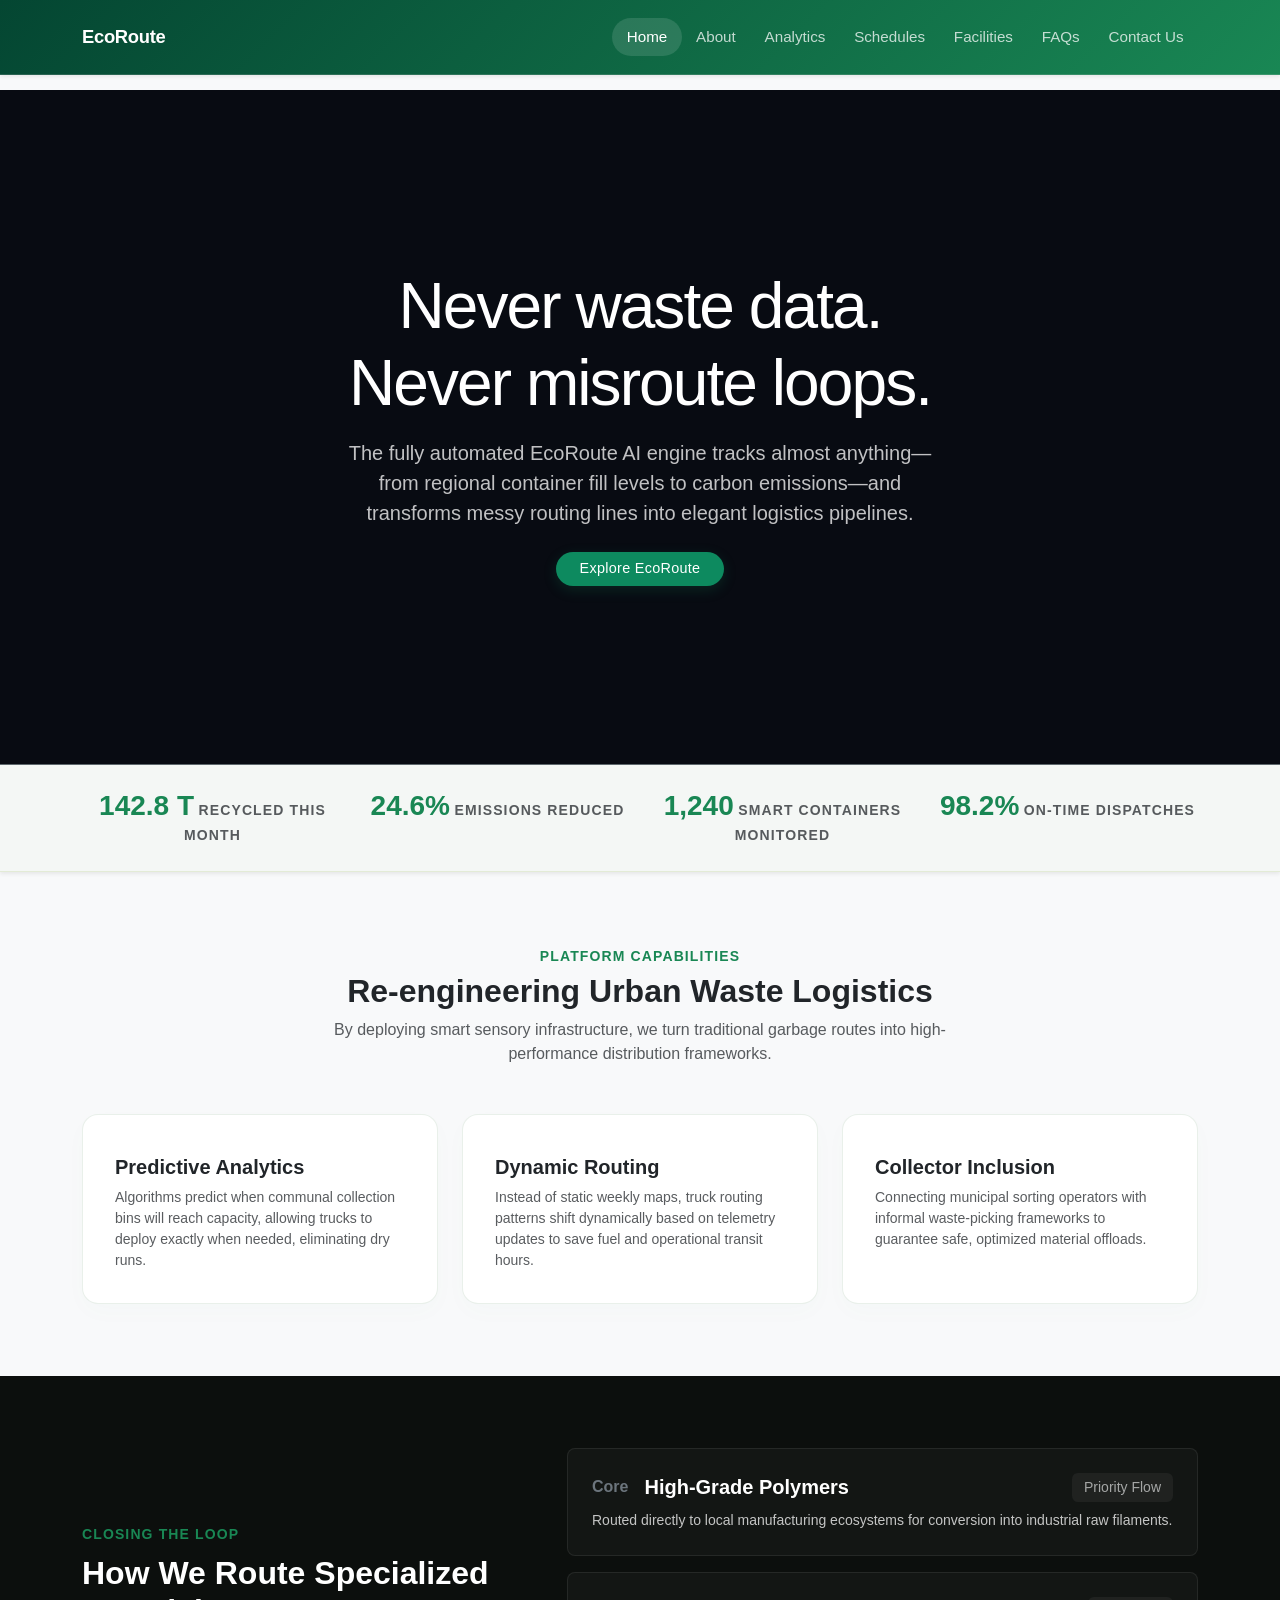
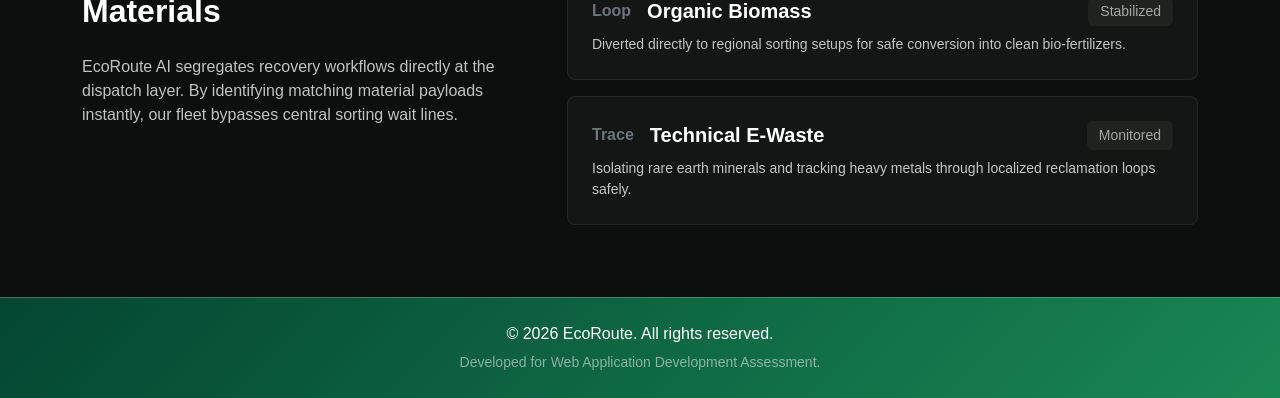
==== commit b2de8b0e: "Fixed styling error on Index,about and Gallery" ====
--- a/index.html
+++ b/index.html
@@ -31,22 +31,23 @@
 
     <main class="flex-grow-1">
 
-<section class="hero-section d-flex align-items-center justify-content-center text-center" style="background-image: url('assets/image/ewaste.png');">
-    <div class="hero-overlay"></div>
-    <div class="container hero-content text-white position-relative">
-        <div class="row justify-content-center">
-            <div class="col-lg-10 animate-fade-up">
-                <h1 class="display-3 fw-medium mb-3 tracking-tight">Never waste data. <br>Never misroute loops.</h1>
-                <p class="mx-auto fs-5 opacity-75 mb-4 max-w-xl">
-                    The fully automated EcoRoute AI engine tracks almost anything—from regional container fill levels to carbon emissions—and transforms messy routing lines into elegant logistics pipelines.
-                </p>
-                <a href="dashboard.html" class="btn btn-emerald rounded-pill px-4 py-2.5 fw-medium text-white transition-all">
-                    Explore EcoRoute
-                </a>
+        <!-- Swapped inline asset for a crisp high-res 4K logistical landscape -->
+        <section class="hero-section d-flex align-items-center justify-content-center text-center" style="background-image: url('https://images.unsplash.com/photo-1451187580459-43490279c0fa?q=80&w=1920');">
+            <div class="hero-overlay"></div>
+            <div class="container hero-content text-white position-relative">
+                <div class="row justify-content-center">
+                    <div class="col-lg-10 animate-fade-up">
+                        <h1 class="display-3 fw-medium mb-3 tracking-tight">Never waste data. <br>Never misroute loops.</h1>
+                        <p class="mx-auto fs-5 opacity-75 mb-4 max-w-xl">
+                            The fully automated EcoRoute AI engine tracks almost anything—from regional container fill levels to carbon emissions—and transforms messy routing lines into elegant logistics pipelines.
+                        </p>
+                        <a href="dashboard.html" class="btn btn-emerald rounded-pill px-4 py-2.5 fw-medium text-white transition-all">
+                            Explore EcoRoute
+                        </a>
+                    </div>
+                </div>
             </div>
-        </div>
-    </div>
-</section>
+        </section>
 
         <section class="bg-white py-4 shadow-sm border-bottom">
             <div class="container">
@@ -114,10 +115,10 @@
                     <div class="col-lg-7">
                         <div class="d-flex flex-column gap-3">
                             
-                            <div class="pipeline-panel p-4 rounded-3 active-panel">
+                            <div class="pipeline-panel p-4 rounded-3">
                                 <div class="d-flex align-items-center justify-content-between mb-2">
                                     <div class="d-flex align-items-center gap-3">
-                                        <span class="panel-index fw-bold">[Core]</span>
+                                        <span class="panel-index fw-bold">Core</span>
                                         <h5 class="fw-bold text-white mb-0">High-Grade Polymers</h5>
                                     </div>
                                     <span class="panel-status-tag small">Priority Flow</span>
@@ -128,7 +129,7 @@
                             <div class="pipeline-panel p-4 rounded-3">
                                 <div class="d-flex align-items-center justify-content-between mb-2">
                                     <div class="d-flex align-items-center gap-3">
-                                        <span class="panel-index fw-bold">[Loop]</span>
+                                        <span class="panel-index fw-bold">Loop</span>
                                         <h5 class="fw-bold text-white mb-0">Organic Biomass</h5>
                                     </div>
                                     <span class="panel-status-tag small">Stabilized</span>
@@ -139,7 +140,7 @@
                             <div class="pipeline-panel p-4 rounded-3">
                                 <div class="d-flex align-items-center justify-content-between mb-2">
                                     <div class="d-flex align-items-center gap-3">
-                                        <span class="panel-index fw-bold">[Trace]</span>
+                                        <span class="panel-index fw-bold">Trace </span>
                                         <h5 class="fw-bold text-white mb-0">Technical E-Waste</h5>
                                     </div>
                                     <span class="panel-status-tag small">Monitored</span>
@@ -155,12 +156,12 @@
 
     </main>
 
-   <footer class="text-white text-center py-4 mt-auto">
-    <div class="container">
-        <p class="mb-1 fw-medium">&copy; 2026 EcoRoute. All rights reserved.</p>
-        <small class="text-white-50">Developed for Web Application Development Assessment.</small>
-    </div>
-</footer>
+    <footer class="text-white text-center py-4 mt-auto">
+        <div class="container">
+            <p class="mb-1 fw-medium">&copy; 2026 EcoRoute. All rights reserved.</p>
+            <small class="text-white-50">Developed for Web Application Development Assessment.</small>
+        </div>
+    </footer>
 
     <script src="https://cdn.jsdelivr.net/npm/bootstrap@5.3.3/dist/js/bootstrap.bundle.min.js"></script>
     <script src="js/main.js"></script>
